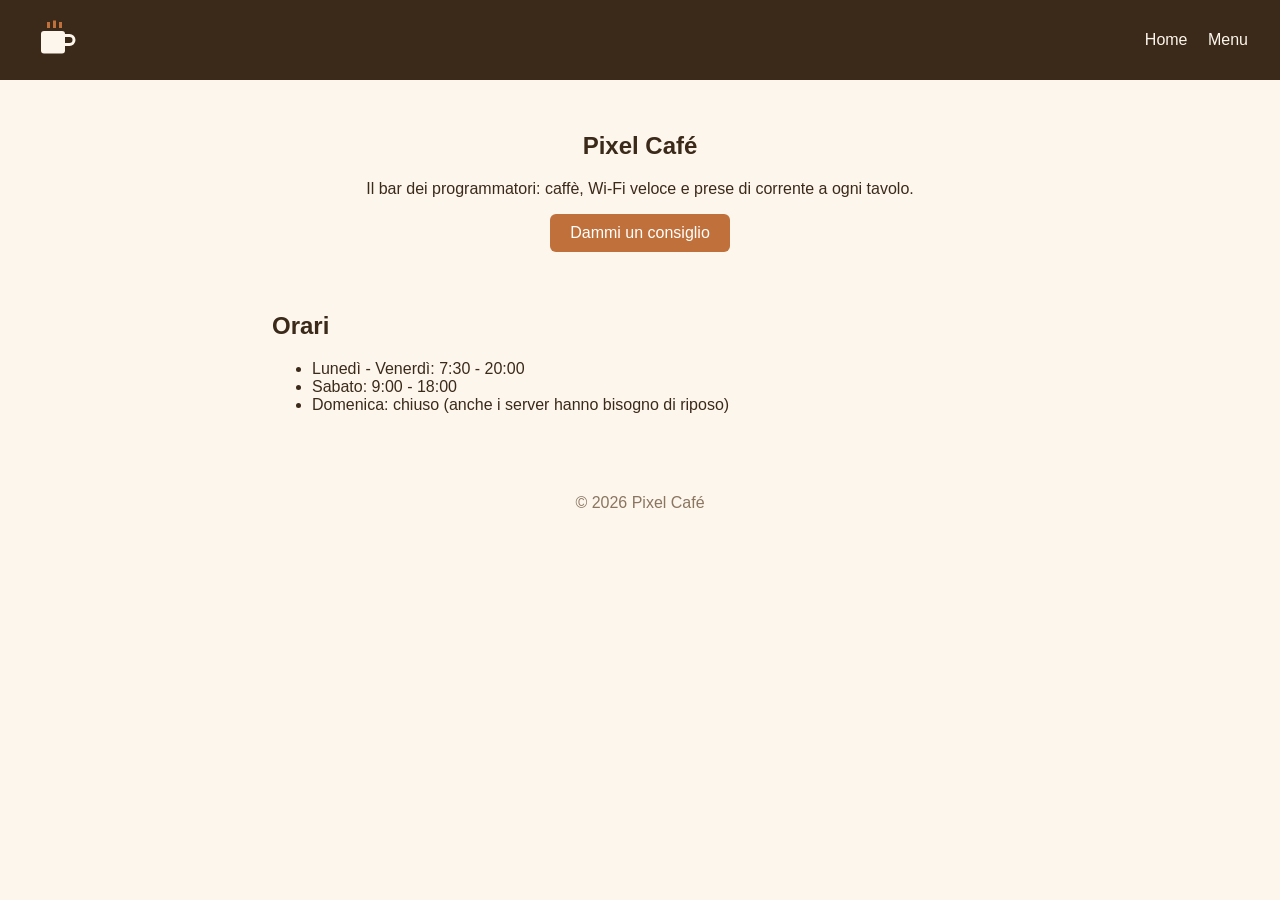
==== index.html @ 6597bd04 "First commit" ====
<!DOCTYPE html>
<html lang="it">
<head>
  <meta charset="UTF-8">
  <meta name="viewport" content="width=device-width, initial-scale=1.0">
  <title>Pixel Café</title>
  <link rel="stylesheet" href="style.css">
</head>
<body>
  <header class="header">
    <img src="assets/logo.svg" alt="Logo Pixel Café" class="logo">
    <nav>
      <a href="index.html">Home</a>
      <a href="menu.html">Menu</a>
    </nav>
  </header>

  <main>
    <section class="hero">
      <h1>Pixel Café</h1>
      <p>Il bar dei programmatori: caffè, Wi-Fi veloce e prese di corrente a ogni tavolo.</p>
      <button id="quote-btn">Dammi un consiglio</button>
      <p id="quote" class="quote"></p>
    </section>

    <section class="info">
      <h2>Orari</h2>
      <ul>
        <li>Lunedì - Venerdì: 7:30 - 20:00</li>
        <li>Sabato: 9:00 - 18:00</li>
        <li>Domenica: chiuso (anche i server hanno bisogno di riposo)</li>
      </ul>
    </section>
  </main>

  <footer class="footer">
    <p>© 2026 Pixel Café</p>
  </footer>

  <script src="script.js"></script>
</body>
</html>
---- style.css ----
* {
  box-sizing: border-box;
}

body {
  margin: 0;
  font-family: Arial, Helvetica, sans-serif;
  background-color: #fdf6ec;
  color: #3b2a1a;
}

.header {
  display: flex;
  justify-content: space-between;
  align-items: center;
  padding: 16px 32px;
  background-color: #3b2a1a;
}

.logo {
  width: 48px;
}

nav a {
  color: #fdf6ec;
  margin-left: 16px;
  text-decoration: none;
}

main {
  max-width: 800px;
  margin: 0 auto;
  padding: 32px;
}

.hero {
  text-align: center;
}

button {
  padding: 10px 20px;
  border: none;
  border-radius: 6px;
  background-color: #c0703a;
  color: white;
  font-size: 16px;
  cursor: pointer;
}

.quote {
  font-style: italic;
  min-height: 24px;
}

.menu {
  width: 100%;
  border-collapse: collapse;
}

.menu th,
.menu td {
  padding: 8px;
  border-bottom: 1px solid #d9c3a5;
  text-align: left;
}

.footer {
  text-align: center;
  padding: 16px;
  color: #8a7560;
}
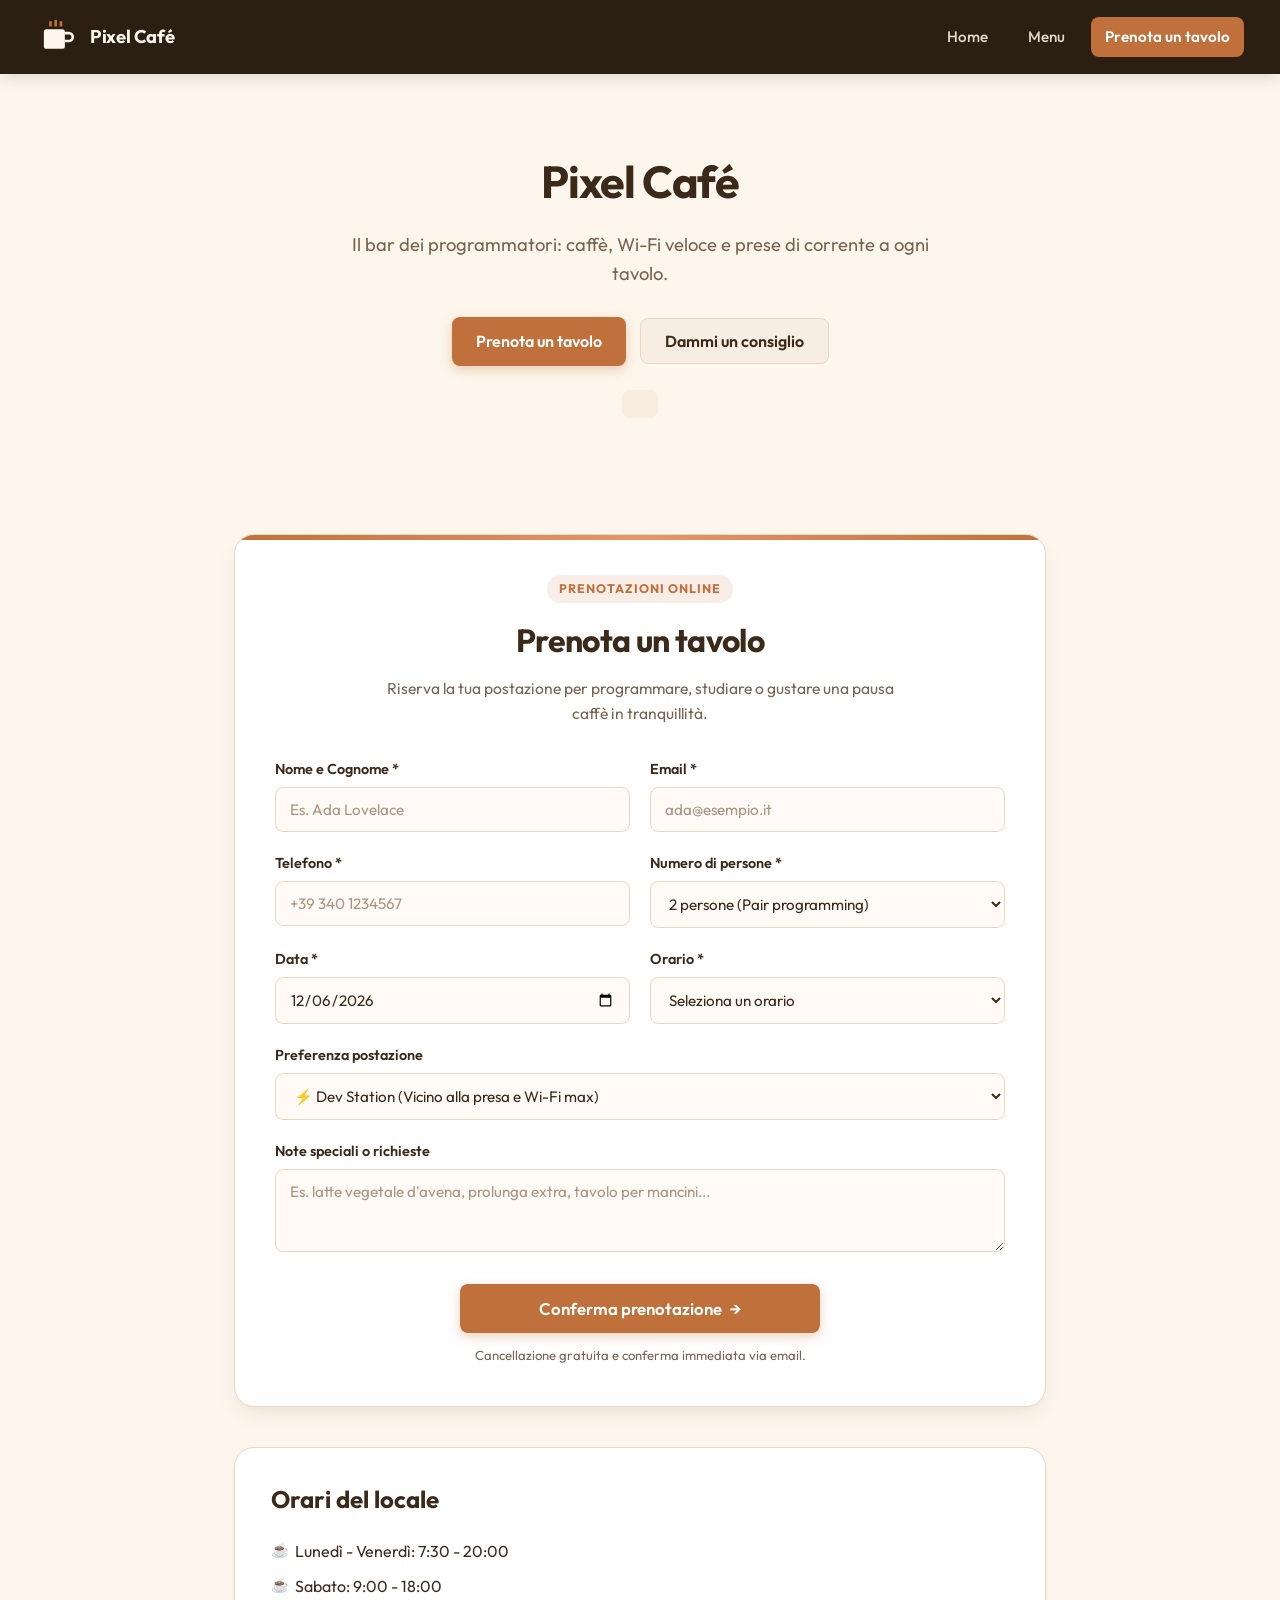
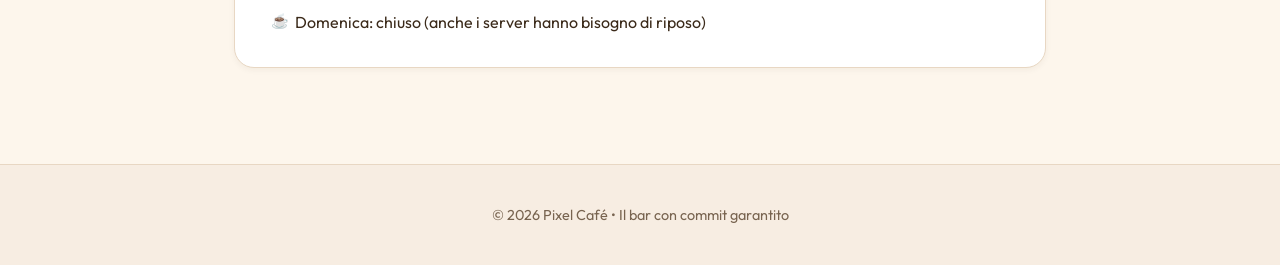
==== commit e9613bbc: "Aggiunta del form delle prenotazioni" ====
--- a/index.html
+++ b/index.html
@@ -3,15 +3,23 @@
 <head>
   <meta charset="UTF-8">
   <meta name="viewport" content="width=device-width, initial-scale=1.0">
-  <title>Pixel Café</title>
+  <title>Pixel Café - Il bar dei programmatori</title>
+  <meta name="description" content="Prenota il tuo tavolo al Pixel Café: il ritrovo perfetto per programmatori con ottimo caffè, prese elettriche e Wi-Fi veloce.">
+  <link rel="preconnect" href="https://fonts.googleapis.com">
+  <link rel="preconnect" href="https://fonts.gstatic.com" crossorigin>
+  <link href="https://fonts.googleapis.com/css2?family=Outfit:wght@400;500;600;700&display=swap" rel="stylesheet">
   <link rel="stylesheet" href="style.css">
 </head>
 <body>
   <header class="header">
-    <img src="assets/logo.svg" alt="Logo Pixel Café" class="logo">
+    <a href="index.html" class="logo-link">
+      <img src="assets/logo.svg" alt="Logo Pixel Café" class="logo">
+      <span>Pixel Café</span>
+    </a>
     <nav>
       <a href="index.html">Home</a>
       <a href="menu.html">Menu</a>
+      <a href="#prenota" class="nav-cta">Prenota un tavolo</a>
     </nav>
   </header>
 
@@ -19,12 +27,111 @@
     <section class="hero">
       <h1>Pixel Café</h1>
       <p>Il bar dei programmatori: caffè, Wi-Fi veloce e prese di corrente a ogni tavolo.</p>
-      <button id="quote-btn">Dammi un consiglio</button>
+      <div class="hero-actions">
+        <a href="#prenota" class="btn btn-primary">Prenota un tavolo</a>
+        <button id="quote-btn" class="btn btn-secondary" type="button">Dammi un consiglio</button>
+      </div>
       <p id="quote" class="quote"></p>
     </section>
 
+    <section class="booking-section" id="prenota">
+      <div class="section-header">
+        <span class="badge">Prenotazioni Online</span>
+        <h2>Prenota un tavolo</h2>
+        <p>Riserva la tua postazione per programmare, studiare o gustare una pausa caffè in tranquillità.</p>
+      </div>
+
+      <form id="booking-form" class="booking-form" novalidate>
+        <div class="form-grid">
+          <div class="form-group">
+            <label for="nome">Nome e Cognome *</label>
+            <input type="text" id="nome" name="nome" placeholder="Es. Ada Lovelace" required>
+          </div>
+
+          <div class="form-group">
+            <label for="email">Email *</label>
+            <input type="email" id="email" name="email" placeholder="ada@esempio.it" required>
+          </div>
+
+          <div class="form-group">
+            <label for="telefono">Telefono *</label>
+            <input type="tel" id="telefono" name="telefono" placeholder="+39 340 1234567" required>
+          </div>
+
+          <div class="form-group">
+            <label for="ospiti">Numero di persone *</label>
+            <select id="ospiti" name="ospiti" required>
+              <option value="1">1 persona (Solo coding session)</option>
+              <option value="2" selected>2 persone (Pair programming)</option>
+              <option value="3">3 persone</option>
+              <option value="4">4 persone (Team sprint)</option>
+              <option value="5+">5 o più persone (Meetup / Riunione)</option>
+            </select>
+          </div>
+
+          <div class="form-group">
+            <label for="data">Data *</label>
+            <input type="date" id="data" name="data" required>
+          </div>
+
+          <div class="form-group">
+            <label for="ora">Orario *</label>
+            <select id="ora" name="ora" required>
+              <option value="" disabled selected>Seleziona un orario</option>
+              <option value="08:00">08:00 - Prima del deploy</option>
+              <option value="09:00">09:00 - Colazione & stand-up</option>
+              <option value="10:30">10:30 - Coffee break</option>
+              <option value="12:30">12:30 - Pausa pranzo</option>
+              <option value="14:00">14:00 - Pomeriggio deep work</option>
+              <option value="16:00">16:00 - Merenda e debug</option>
+              <option value="18:00">18:00 - Aperitivo post-merge</option>
+              <option value="19:00">19:00 - Ultimo giro di codice</option>
+            </select>
+          </div>
+
+          <div class="form-group full-width">
+            <label for="postazione">Preferenza postazione</label>
+            <select id="postazione" name="postazione">
+              <option value="Presa elettrica ⚡">⚡ Dev Station (Vicino alla presa e Wi-Fi max)</option>
+              <option value="Focus Zone 🎧">🎧 Focus Zone (Area silenziosa per massima concentrazione)</option>
+              <option value="Finestra 🪟">🪟 Vicino alla finestra (Luce naturale)</option>
+              <option value="All'aperto ☀️">☀️ Terrazza all'aperto</option>
+              <option value="Nessuna preferenza ☕">☕ Nessuna preferenza (basta ci sia buon caffè)</option>
+            </select>
+          </div>
+
+          <div class="form-group full-width">
+            <label for="note">Note speciali o richieste</label>
+            <textarea id="note" name="note" rows="3" placeholder="Es. latte vegetale d'avena, prolunga extra, tavolo per mancini..."></textarea>
+          </div>
+        </div>
+
+        <div class="form-actions">
+          <button type="submit" class="btn btn-primary submit-btn" id="submit-booking">
+            <span>Conferma prenotazione</span>
+            <span aria-hidden="true">→</span>
+          </button>
+          <p class="form-policy-note">Cancellazione gratuita e conferma immediata via email.</p>
+        </div>
+      </form>
+
+      <!-- Feedback di avvenuta prenotazione -->
+      <div id="booking-success" class="booking-success" style="display: none;" role="alert" aria-live="polite">
+        <div class="success-icon" aria-hidden="true">✓</div>
+        <h3>Tavolo Prenotato con Successo!</h3>
+        <p class="success-sub">Non vediamo l'ora di accoglierti al Pixel Café.</p>
+
+        <div class="booking-summary" id="booking-summary">
+          <!-- Popolato dinamicamente via JavaScript -->
+        </div>
+
+        <p class="confirmation-note">Abbiamo inviato un'email di riepilogo con i dettagli della prenotazione.</p>
+        <button type="button" class="btn btn-secondary" id="reset-booking-btn">Effettua un'altra prenotazione</button>
+      </div>
+    </section>
+
     <section class="info">
-      <h2>Orari</h2>
+      <h2>Orari del locale</h2>
       <ul>
         <li>Lunedì - Venerdì: 7:30 - 20:00</li>
         <li>Sabato: 9:00 - 18:00</li>
@@ -34,7 +141,7 @@
   </main>
 
   <footer class="footer">
-    <p>© 2026 Pixel Café</p>
+    <p>© 2026 Pixel Café • Il bar con commit garantito</p>
   </footer>
 
   <script src="script.js"></script>
--- a/style.css
+++ b/style.css
@@ -1,71 +1,555 @@
+@import url('https://fonts.googleapis.com/css2?family=Outfit:wght@400;500;600;700&display=swap');
+
+:root {
+  --bg: #fdf6ec;
+  --surface: #ffffff;
+  --surface-alt: #f7ede2;
+  --text: #3b2a1a;
+  --text-muted: #786450;
+  --primary: #c0703a;
+  --primary-hover: #a35928;
+  --primary-light: rgba(192, 112, 58, 0.12);
+  --border: #e8d7c3;
+  --border-focus: #c0703a;
+  --radius-sm: 8px;
+  --radius-md: 12px;
+  --radius-lg: 20px;
+  --shadow-sm: 0 2px 6px rgba(59, 42, 26, 0.05);
+  --shadow-md: 0 10px 25px -5px rgba(59, 42, 26, 0.08), 0 8px 10px -6px rgba(59, 42, 26, 0.04);
+  --shadow-lg: 0 20px 35px -10px rgba(59, 42, 26, 0.12);
+  --transition: all 0.2s cubic-bezier(0.16, 1, 0.3, 1);
+}
+
 * {
   box-sizing: border-box;
 }
 
+html {
+  scroll-behavior: smooth;
+}
+
 body {
   margin: 0;
-  font-family: Arial, Helvetica, sans-serif;
-  background-color: #fdf6ec;
-  color: #3b2a1a;
-}
-
+  font-family: 'Outfit', -apple-system, BlinkMacSystemFont, 'Segoe UI', Roboto, Helvetica, Arial, sans-serif;
+  background-color: var(--bg);
+  color: var(--text);
+  line-height: 1.6;
+}
+
+/* Header & Nav */
 .header {
   display: flex;
   justify-content: space-between;
   align-items: center;
-  padding: 16px 32px;
-  background-color: #3b2a1a;
+  padding: 16px 36px;
+  background-color: #2b1f13;
+  box-shadow: 0 4px 16px rgba(0, 0, 0, 0.12);
+  position: sticky;
+  top: 0;
+  z-index: 100;
+}
+
+.logo-link {
+  display: flex;
+  align-items: center;
+  gap: 12px;
+  text-decoration: none;
+  color: #fdf6ec;
+  font-weight: 700;
+  font-size: 1.15rem;
+  letter-spacing: -0.02em;
 }
 
 .logo {
-  width: 48px;
+  width: 42px;
+  height: 42px;
+  transition: transform 0.25s ease;
+}
+
+.logo-link:hover .logo {
+  transform: rotate(-6deg) scale(1.08);
+}
+
+nav {
+  display: flex;
+  align-items: center;
+  gap: 12px;
 }
 
 nav a {
-  color: #fdf6ec;
-  margin-left: 16px;
+  color: #e6dacb;
   text-decoration: none;
-}
-
+  font-weight: 500;
+  font-size: 0.95rem;
+  padding: 8px 14px;
+  border-radius: var(--radius-sm);
+  transition: var(--transition);
+}
+
+nav a:hover {
+  color: #ffffff;
+  background-color: rgba(255, 255, 255, 0.08);
+}
+
+nav a.nav-cta {
+  background-color: var(--primary);
+  color: #ffffff;
+  font-weight: 600;
+}
+
+nav a.nav-cta:hover {
+  background-color: var(--primary-hover);
+  transform: translateY(-1px);
+}
+
+/* Layout */
 main {
-  max-width: 800px;
+  max-width: 860px;
   margin: 0 auto;
-  padding: 32px;
-}
-
+  padding: 40px 24px 60px;
+}
+
+/* Hero Section */
 .hero {
   text-align: center;
-}
-
-button {
-  padding: 10px 20px;
-  border: none;
-  border-radius: 6px;
-  background-color: #c0703a;
-  color: white;
-  font-size: 16px;
-  cursor: pointer;
+  padding: 32px 16px 40px;
+}
+
+.hero h1 {
+  font-size: 2.8rem;
+  font-weight: 700;
+  color: var(--text);
+  margin: 0 0 12px;
+  letter-spacing: -0.03em;
+}
+
+.hero p {
+  font-size: 1.15rem;
+  color: var(--text-muted);
+  max-width: 580px;
+  margin: 0 auto 28px;
+}
+
+.hero-actions {
+  display: flex;
+  justify-content: center;
+  align-items: center;
+  gap: 14px;
+  flex-wrap: wrap;
+  margin-bottom: 24px;
 }
 
 .quote {
   font-style: italic;
-  min-height: 24px;
-}
-
+  min-height: 28px;
+  color: var(--primary);
+  font-weight: 500;
+  padding: 10px 18px;
+  border-radius: var(--radius-sm);
+  background-color: rgba(192, 112, 58, 0.08);
+  display: inline-block;
+  max-width: 620px;
+}
+
+/* Buttons */
+.btn {
+  display: inline-flex;
+  align-items: center;
+  justify-content: center;
+  gap: 8px;
+  padding: 12px 24px;
+  border-radius: var(--radius-sm);
+  font-size: 1rem;
+  font-weight: 600;
+  font-family: inherit;
+  cursor: pointer;
+  text-decoration: none;
+  transition: var(--transition);
+  border: none;
+}
+
+.btn-primary {
+  background-color: var(--primary);
+  color: #ffffff;
+  box-shadow: 0 4px 12px rgba(192, 112, 58, 0.3);
+}
+
+.btn-primary:hover {
+  background-color: var(--primary-hover);
+  transform: translateY(-2px);
+  box-shadow: 0 6px 18px rgba(192, 112, 58, 0.4);
+}
+
+.btn-secondary {
+  background-color: var(--surface-alt);
+  color: var(--text);
+  border: 1px solid var(--border);
+}
+
+.btn-secondary:hover {
+  background-color: #ebdccd;
+  transform: translateY(-2px);
+}
+
+/* Booking Section */
+.booking-section {
+  background: var(--surface);
+  border: 1px solid var(--border);
+  border-radius: var(--radius-lg);
+  padding: 40px;
+  box-shadow: var(--shadow-md);
+  margin: 40px 0;
+  position: relative;
+  overflow: hidden;
+}
+
+.booking-section::before {
+  content: "";
+  position: absolute;
+  top: 0;
+  left: 0;
+  right: 0;
+  height: 5px;
+  background: linear-gradient(90deg, #c0703a, #e59866, #c0703a);
+}
+
+.section-header {
+  text-align: center;
+  margin-bottom: 32px;
+}
+
+.badge {
+  display: inline-block;
+  padding: 4px 12px;
+  font-size: 0.78rem;
+  font-weight: 700;
+  text-transform: uppercase;
+  letter-spacing: 0.08em;
+  background-color: var(--primary-light);
+  color: var(--primary);
+  border-radius: 999px;
+  margin-bottom: 8px;
+}
+
+.section-header h2 {
+  font-size: 2rem;
+  margin: 4px 0 10px;
+  color: var(--text);
+  letter-spacing: -0.02em;
+}
+
+.section-header p {
+  color: var(--text-muted);
+  max-width: 520px;
+  margin: 0 auto;
+  font-size: 0.98rem;
+}
+
+/* Form Styling */
+.booking-form {
+  display: flex;
+  flex-direction: column;
+  gap: 24px;
+}
+
+.form-grid {
+  display: grid;
+  grid-template-columns: repeat(2, 1fr);
+  gap: 20px;
+}
+
+.form-group {
+  display: flex;
+  flex-direction: column;
+  gap: 6px;
+}
+
+.form-group.full-width {
+  grid-column: 1 / -1;
+}
+
+.form-group label {
+  font-size: 0.9rem;
+  font-weight: 600;
+  color: var(--text);
+}
+
+.form-group input,
+.form-group select,
+.form-group textarea {
+  width: 100%;
+  padding: 12px 14px;
+  border-radius: var(--radius-sm);
+  border: 1.5px solid var(--border);
+  background-color: #fffaf5;
+  color: var(--text);
+  font-family: inherit;
+  font-size: 0.95rem;
+  transition: var(--transition);
+  outline: none;
+}
+
+.form-group input::placeholder,
+.form-group textarea::placeholder {
+  color: #ab9580;
+}
+
+.form-group input:focus,
+.form-group select:focus,
+.form-group textarea:focus {
+  border-color: var(--border-focus);
+  background-color: #ffffff;
+  box-shadow: 0 0 0 3.5px rgba(192, 112, 58, 0.18);
+}
+
+.form-group textarea {
+  resize: vertical;
+  min-height: 80px;
+}
+
+.form-group small {
+  font-size: 0.8rem;
+  color: var(--text-muted);
+}
+
+.form-actions {
+  display: flex;
+  flex-direction: column;
+  align-items: center;
+  gap: 12px;
+  margin-top: 8px;
+}
+
+.submit-btn {
+  width: 100%;
+  max-width: 360px;
+  padding: 14px 28px;
+  font-size: 1.05rem;
+}
+
+.form-policy-note {
+  font-size: 0.82rem;
+  color: var(--text-muted);
+  text-align: center;
+  margin: 0;
+}
+
+/* Booking Success Card */
+.booking-success {
+  background: #fdfaf7;
+  border: 2px solid #95d5b2;
+  border-radius: var(--radius-md);
+  padding: 32px;
+  text-align: center;
+  animation: fadeIn 0.4s ease-out;
+}
+
+@keyframes fadeIn {
+  from {
+    opacity: 0;
+    transform: translateY(12px);
+  }
+  to {
+    opacity: 1;
+    transform: translateY(0);
+  }
+}
+
+.success-icon {
+  width: 58px;
+  height: 58px;
+  background-color: #2d6a4f;
+  color: #ffffff;
+  border-radius: 50%;
+  display: inline-flex;
+  align-items: center;
+  justify-content: center;
+  font-size: 28px;
+  font-weight: 700;
+  margin-bottom: 16px;
+  box-shadow: 0 6px 16px rgba(45, 106, 79, 0.25);
+}
+
+.booking-success h3 {
+  font-size: 1.6rem;
+  margin: 0 0 8px;
+  color: #1b4332;
+}
+
+.booking-success .success-sub {
+  color: var(--text-muted);
+  margin: 0 0 24px;
+}
+
+.booking-summary {
+  background-color: #ffffff;
+  border: 1px solid var(--border);
+  border-radius: var(--radius-sm);
+  padding: 20px;
+  max-width: 500px;
+  margin: 0 auto 20px;
+  text-align: left;
+  display: grid;
+  grid-template-columns: repeat(2, 1fr);
+  gap: 14px;
+}
+
+.summary-item {
+  display: flex;
+  flex-direction: column;
+}
+
+.summary-item.full-span {
+  grid-column: 1 / -1;
+}
+
+.summary-label {
+  font-size: 0.78rem;
+  text-transform: uppercase;
+  color: var(--text-muted);
+  font-weight: 600;
+  letter-spacing: 0.05em;
+}
+
+.summary-value {
+  font-size: 0.98rem;
+  font-weight: 600;
+  color: var(--text);
+  margin-top: 2px;
+}
+
+.confirmation-note {
+  font-size: 0.88rem;
+  color: var(--text-muted);
+  margin-bottom: 24px;
+}
+
+/* Info Section (Orari) */
+.info {
+  background: var(--surface);
+  border: 1px solid var(--border);
+  border-radius: var(--radius-lg);
+  padding: 32px 36px;
+  box-shadow: var(--shadow-sm);
+  margin: 36px 0;
+}
+
+.info h2 {
+  font-size: 1.5rem;
+  margin-top: 0;
+  color: var(--text);
+}
+
+.info ul {
+  list-style: none;
+  padding: 0;
+  margin: 0;
+  display: flex;
+  flex-direction: column;
+  gap: 10px;
+}
+
+.info li {
+  padding-left: 24px;
+  position: relative;
+  font-size: 1rem;
+}
+
+.info li::before {
+  content: "☕";
+  position: absolute;
+  left: 0;
+  top: 0;
+  font-size: 0.9rem;
+}
+
+/* Menu Page Table */
 .menu {
   width: 100%;
-  border-collapse: collapse;
+  border-collapse: separate;
+  border-spacing: 0;
+  background: var(--surface);
+  border-radius: var(--radius-md);
+  overflow: hidden;
+  box-shadow: var(--shadow-sm);
+  border: 1px solid var(--border);
+  margin: 24px 0 40px;
 }
 
 .menu th,
 .menu td {
-  padding: 8px;
-  border-bottom: 1px solid #d9c3a5;
+  padding: 14px 20px;
   text-align: left;
 }
 
+.menu th {
+  background-color: var(--surface-alt);
+  color: var(--text);
+  font-weight: 700;
+  border-bottom: 2px solid var(--border);
+}
+
+.menu td {
+  border-bottom: 1px solid var(--border);
+}
+
+.menu tr:last-child td {
+  border-bottom: none;
+}
+
+.menu tr:hover td {
+  background-color: rgba(192, 112, 58, 0.04);
+}
+
+.menu td:last-child {
+  font-weight: 600;
+  color: var(--primary);
+  text-align: right;
+}
+
+.menu th:last-child {
+  text-align: right;
+}
+
+/* Footer */
 .footer {
   text-align: center;
-  padding: 16px;
-  color: #8a7560;
-}
+  padding: 24px 16px;
+  color: var(--text-muted);
+  font-size: 0.9rem;
+  border-top: 1px solid var(--border);
+  background-color: #f7ede2;
+}
+
+/* Responsive */
+@media (max-width: 640px) {
+  .header {
+    padding: 14px 20px;
+    flex-direction: column;
+    gap: 12px;
+  }
+
+  main {
+    padding: 24px 16px;
+  }
+
+  .hero h1 {
+    font-size: 2.2rem;
+  }
+
+  .booking-section {
+    padding: 24px 18px;
+  }
+
+  .form-grid {
+    grid-template-columns: 1fr;
+  }
+
+  .booking-summary {
+    grid-template-columns: 1fr;
+  }
+
+  .submit-btn {
+    max-width: 100%;
+  }
+}
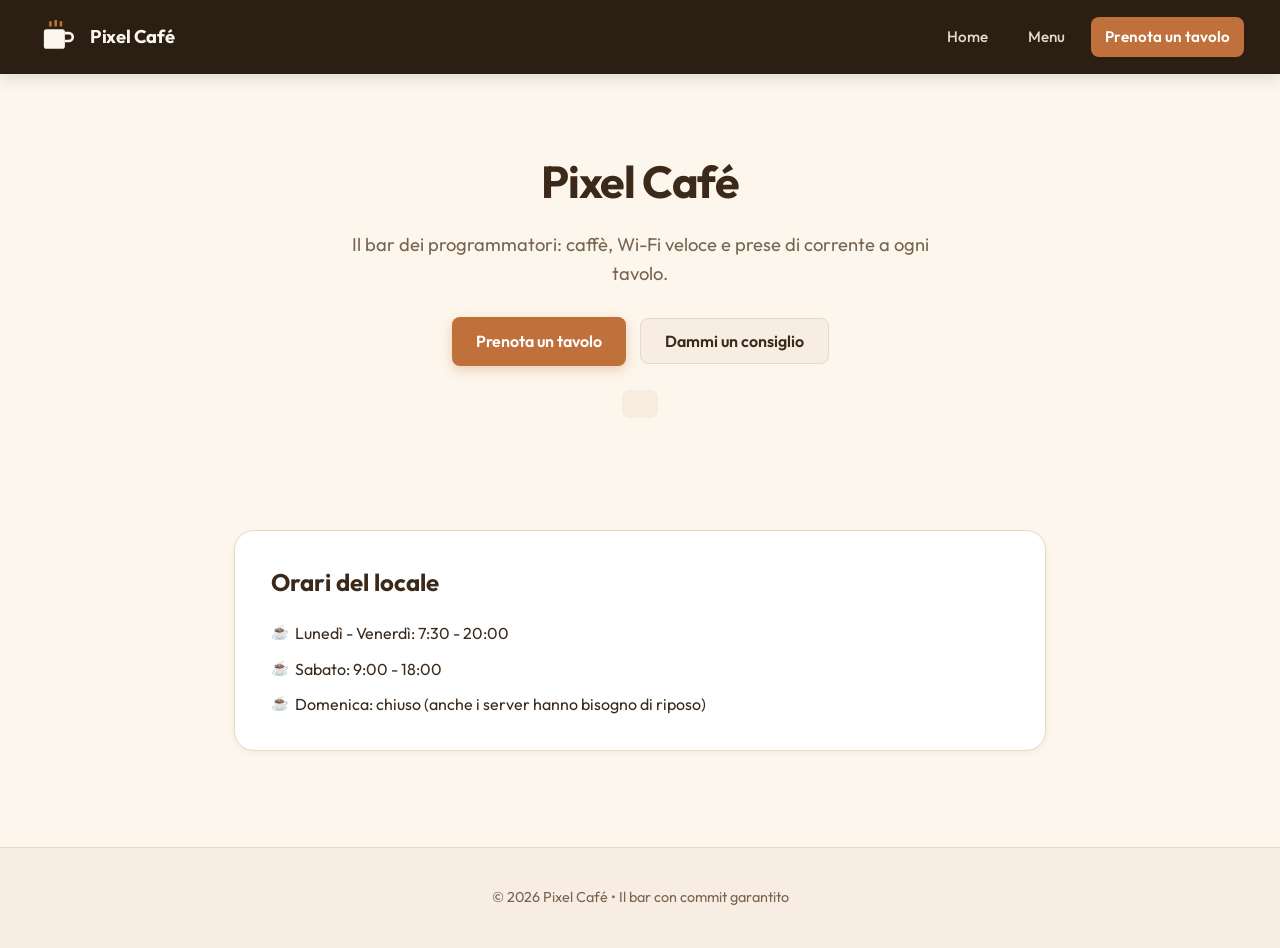
==== commit 0f76453f: "Creazione file a parte del form delle prenotazioni" ====
--- a/index.html
+++ b/index.html
@@ -4,7 +4,7 @@
   <meta charset="UTF-8">
   <meta name="viewport" content="width=device-width, initial-scale=1.0">
   <title>Pixel Café - Il bar dei programmatori</title>
-  <meta name="description" content="Prenota il tuo tavolo al Pixel Café: il ritrovo perfetto per programmatori con ottimo caffè, prese elettriche e Wi-Fi veloce.">
+  <meta name="description" content="Pixel Café: il ritrovo perfetto per programmatori con ottimo caffè, prese elettriche e Wi-Fi veloce.">
   <link rel="preconnect" href="https://fonts.googleapis.com">
   <link rel="preconnect" href="https://fonts.gstatic.com" crossorigin>
   <link href="https://fonts.googleapis.com/css2?family=Outfit:wght@400;500;600;700&display=swap" rel="stylesheet">
@@ -19,7 +19,7 @@
     <nav>
       <a href="index.html">Home</a>
       <a href="menu.html">Menu</a>
-      <a href="#prenota" class="nav-cta">Prenota un tavolo</a>
+      <a href="prenotazioni.html" class="nav-cta">Prenota un tavolo</a>
     </nav>
   </header>
 
@@ -28,106 +28,10 @@
       <h1>Pixel Café</h1>
       <p>Il bar dei programmatori: caffè, Wi-Fi veloce e prese di corrente a ogni tavolo.</p>
       <div class="hero-actions">
-        <a href="#prenota" class="btn btn-primary">Prenota un tavolo</a>
+        <a href="prenotazioni.html" class="btn btn-primary">Prenota un tavolo</a>
         <button id="quote-btn" class="btn btn-secondary" type="button">Dammi un consiglio</button>
       </div>
       <p id="quote" class="quote"></p>
-    </section>
-
-    <section class="booking-section" id="prenota">
-      <div class="section-header">
-        <span class="badge">Prenotazioni Online</span>
-        <h2>Prenota un tavolo</h2>
-        <p>Riserva la tua postazione per programmare, studiare o gustare una pausa caffè in tranquillità.</p>
-      </div>
-
-      <form id="booking-form" class="booking-form" novalidate>
-        <div class="form-grid">
-          <div class="form-group">
-            <label for="nome">Nome e Cognome *</label>
-            <input type="text" id="nome" name="nome" placeholder="Es. Ada Lovelace" required>
-          </div>
-
-          <div class="form-group">
-            <label for="email">Email *</label>
-            <input type="email" id="email" name="email" placeholder="ada@esempio.it" required>
-          </div>
-
-          <div class="form-group">
-            <label for="telefono">Telefono *</label>
-            <input type="tel" id="telefono" name="telefono" placeholder="+39 340 1234567" required>
-          </div>
-
-          <div class="form-group">
-            <label for="ospiti">Numero di persone *</label>
-            <select id="ospiti" name="ospiti" required>
-              <option value="1">1 persona (Solo coding session)</option>
-              <option value="2" selected>2 persone (Pair programming)</option>
-              <option value="3">3 persone</option>
-              <option value="4">4 persone (Team sprint)</option>
-              <option value="5+">5 o più persone (Meetup / Riunione)</option>
-            </select>
-          </div>
-
-          <div class="form-group">
-            <label for="data">Data *</label>
-            <input type="date" id="data" name="data" required>
-          </div>
-
-          <div class="form-group">
-            <label for="ora">Orario *</label>
-            <select id="ora" name="ora" required>
-              <option value="" disabled selected>Seleziona un orario</option>
-              <option value="08:00">08:00 - Prima del deploy</option>
-              <option value="09:00">09:00 - Colazione & stand-up</option>
-              <option value="10:30">10:30 - Coffee break</option>
-              <option value="12:30">12:30 - Pausa pranzo</option>
-              <option value="14:00">14:00 - Pomeriggio deep work</option>
-              <option value="16:00">16:00 - Merenda e debug</option>
-              <option value="18:00">18:00 - Aperitivo post-merge</option>
-              <option value="19:00">19:00 - Ultimo giro di codice</option>
-            </select>
-          </div>
-
-          <div class="form-group full-width">
-            <label for="postazione">Preferenza postazione</label>
-            <select id="postazione" name="postazione">
-              <option value="Presa elettrica ⚡">⚡ Dev Station (Vicino alla presa e Wi-Fi max)</option>
-              <option value="Focus Zone 🎧">🎧 Focus Zone (Area silenziosa per massima concentrazione)</option>
-              <option value="Finestra 🪟">🪟 Vicino alla finestra (Luce naturale)</option>
-              <option value="All'aperto ☀️">☀️ Terrazza all'aperto</option>
-              <option value="Nessuna preferenza ☕">☕ Nessuna preferenza (basta ci sia buon caffè)</option>
-            </select>
-          </div>
-
-          <div class="form-group full-width">
-            <label for="note">Note speciali o richieste</label>
-            <textarea id="note" name="note" rows="3" placeholder="Es. latte vegetale d'avena, prolunga extra, tavolo per mancini..."></textarea>
-          </div>
-        </div>
-
-        <div class="form-actions">
-          <button type="submit" class="btn btn-primary submit-btn" id="submit-booking">
-            <span>Conferma prenotazione</span>
-            <span aria-hidden="true">→</span>
-          </button>
-          <p class="form-policy-note">Cancellazione gratuita e conferma immediata via email.</p>
-        </div>
-      </form>
-
-      <!-- Feedback di avvenuta prenotazione -->
-      <div id="booking-success" class="booking-success" style="display: none;" role="alert" aria-live="polite">
-        <div class="success-icon" aria-hidden="true">✓</div>
-        <h3>Tavolo Prenotato con Successo!</h3>
-        <p class="success-sub">Non vediamo l'ora di accoglierti al Pixel Café.</p>
-
-        <div class="booking-summary" id="booking-summary">
-          <!-- Popolato dinamicamente via JavaScript -->
-        </div>
-
-        <p class="confirmation-note">Abbiamo inviato un'email di riepilogo con i dettagli della prenotazione.</p>
-        <button type="button" class="btn btn-secondary" id="reset-booking-btn">Effettua un'altra prenotazione</button>
-      </div>
     </section>
 
     <section class="info">
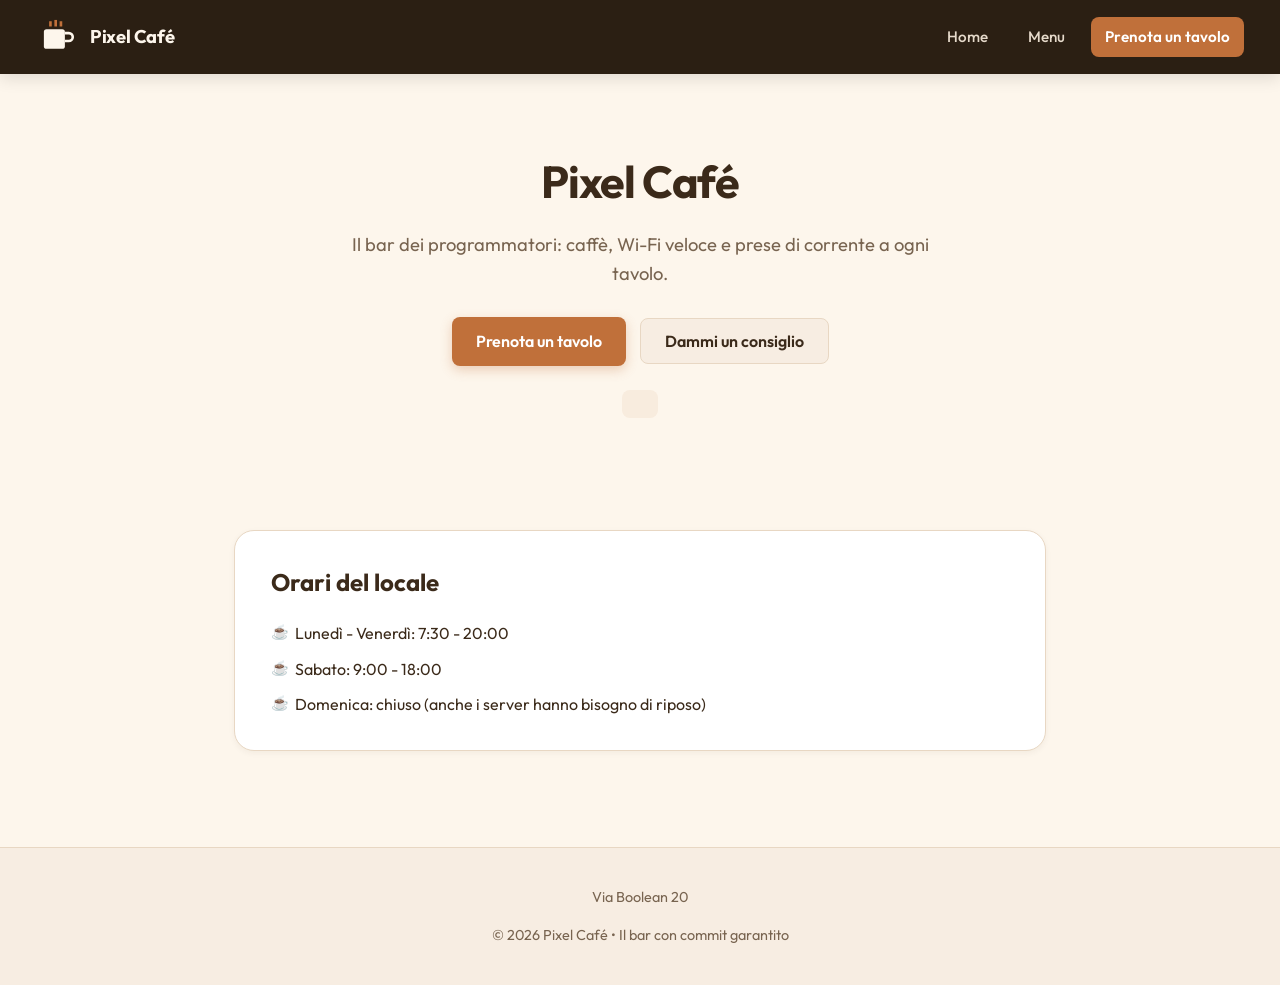
==== commit 14e0c846: "Aggiunto indirizzo nel footer" ====
--- a/index.html
+++ b/index.html
@@ -45,6 +45,7 @@
   </main>
 
   <footer class="footer">
+    <p>Via Boolean 20</p>
     <p>© 2026 Pixel Café • Il bar con commit garantito</p>
   </footer>
 
